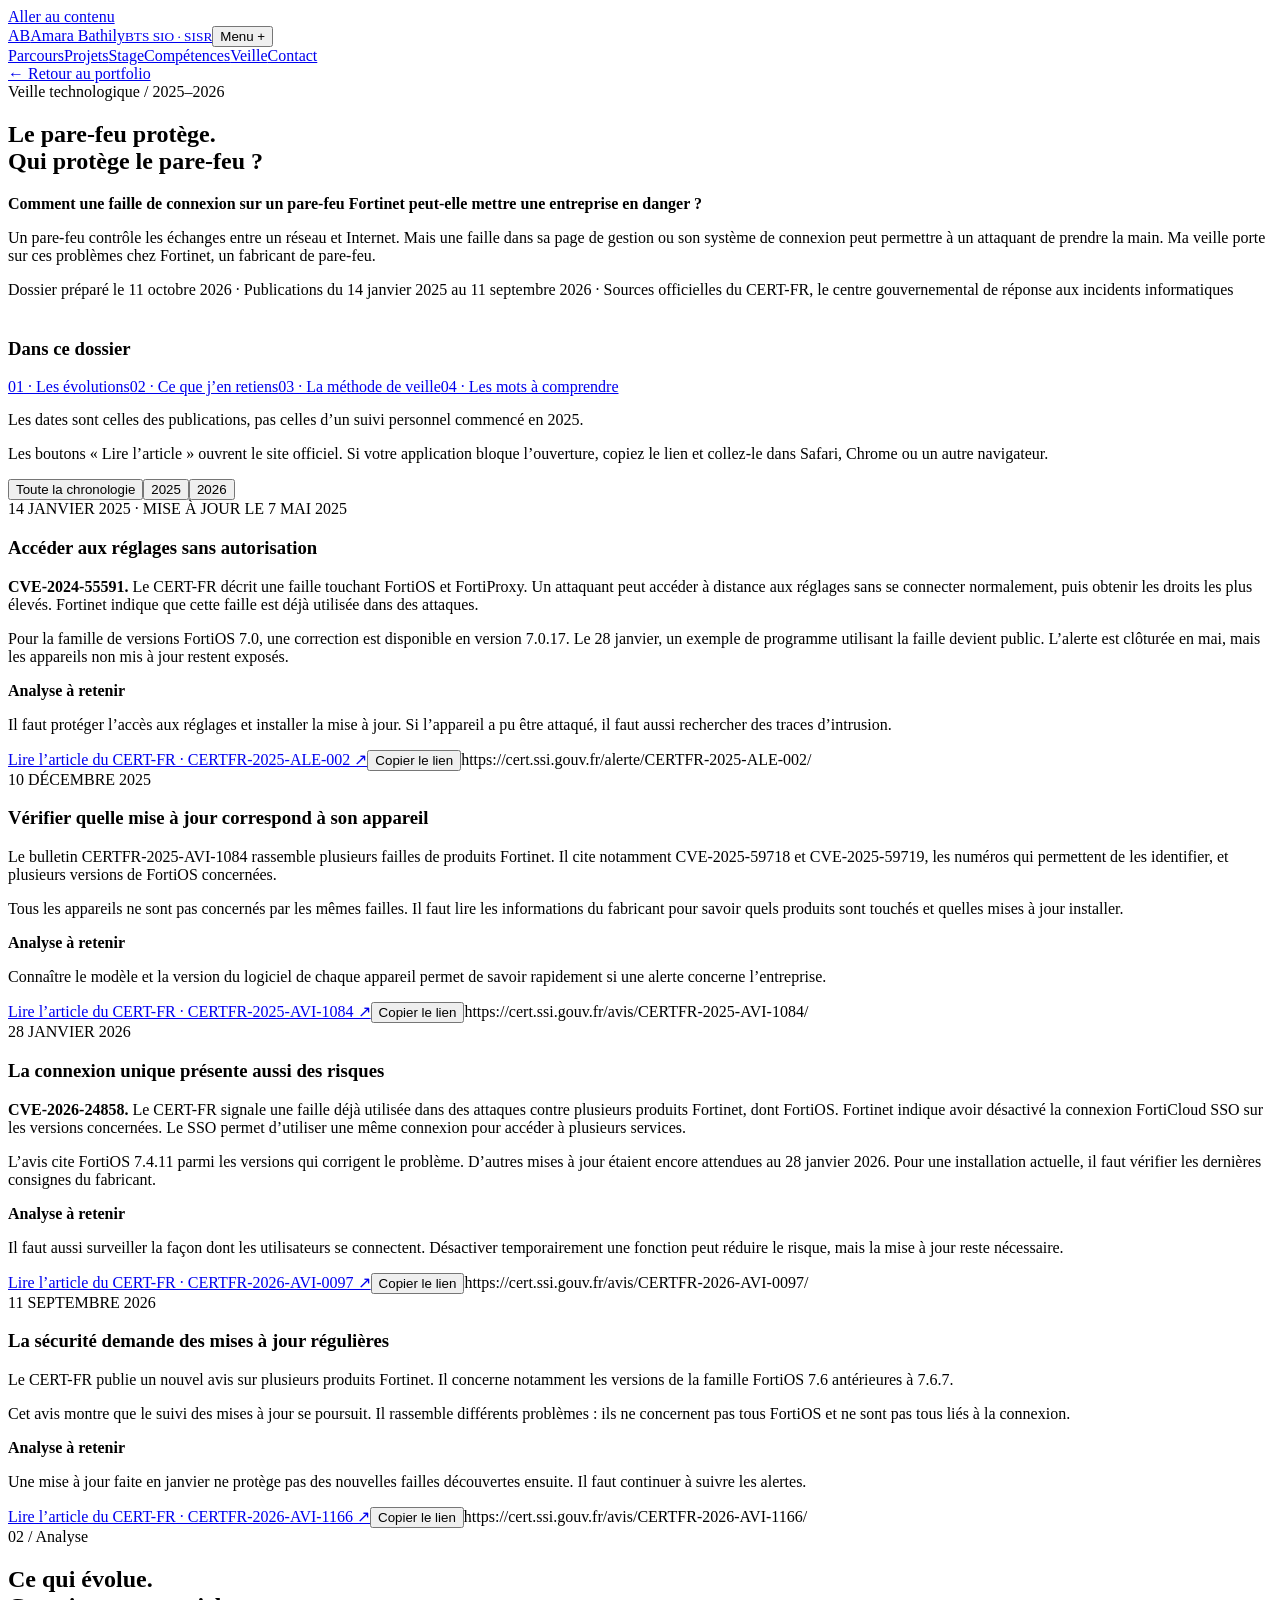
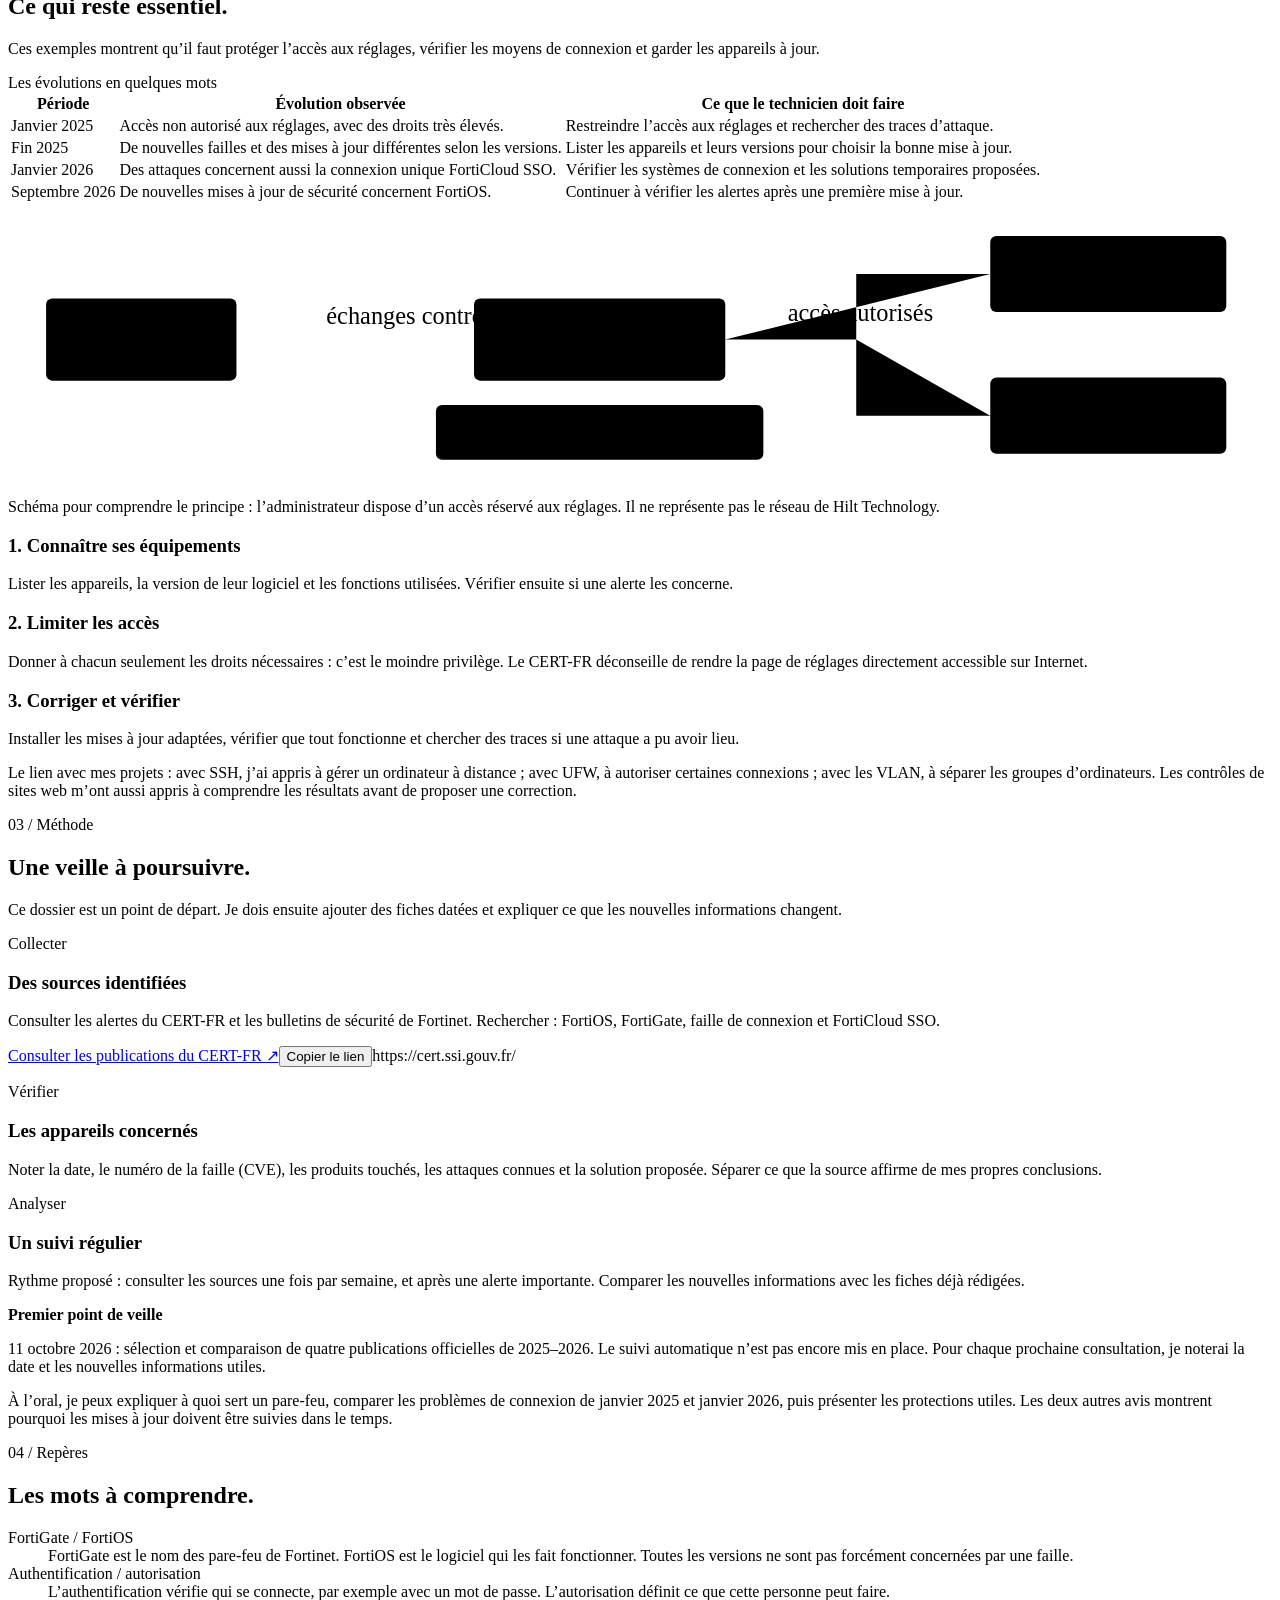
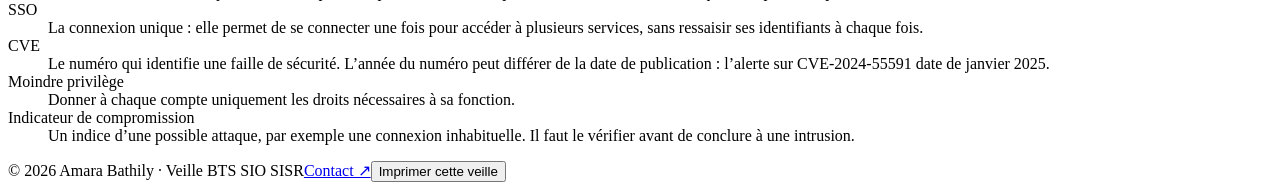
==== veille.html @ 36dfb506 "Add files via upload" ====
<!doctype html><html lang="fr"><head><meta charset="utf-8"><meta name="viewport" content="width=device-width, initial-scale=1"><meta name="description" content="Veille BTS SIO SISR : failles de sécurité Fortinet en 2025–2026, sources CERT-FR et explications pour comprendre les risques et les protections."><title>Veille Fortinet 2025–2026 — Amara Bathily</title><link rel="icon" href="assets/favicon.svg" type="image/svg+xml"><link rel="stylesheet" href="assets/style.css"><script src="assets/app.js" defer></script></head><body><a class="skip" href="#contenu">Aller au contenu</a><header class="header"><div class="wrap nav"><a class="brand" href="index.html"><span class="monogram">AB</span><span>Amara Bathily<small>BTS SIO · SISR</small></span></a><button class="menu" type="button" aria-expanded="false" aria-controls="navigation">Menu +</button><nav class="links" id="navigation" aria-label="Navigation principale"><a href="index.html#parcours">Parcours</a><a href="index.html#projets">Projets</a><a href="index.html#stage">Stage</a><a href="index.html#competences">Compétences</a><a href="veille.html" aria-current="page">Veille</a><a href="index.html#contact">Contact</a></nav></div></header><main class="wrap" id="contenu"><a class="back" href="index.html">← Retour au portfolio</a><section class="watch-hero"><span class="eyebrow">Veille technologique / 2025–2026</span><h1>Le pare-feu protège.<br>Qui protège le pare-feu ?</h1><p><strong>Comment une faille de connexion sur un pare-feu Fortinet peut-elle mettre une entreprise en danger ?</strong></p><p>Un pare-feu contrôle les échanges entre un réseau et Internet. Mais une faille dans sa page de gestion ou son système de connexion peut permettre à un attaquant de prendre la main. Ma veille porte sur ces problèmes chez Fortinet, un fabricant de pare-feu.</p><div class="reading">Dossier préparé le 11 octobre 2026 · Publications du 14 janvier 2025 au 11 septembre 2026 · Sources officielles du CERT-FR, le centre gouvernemental de réponse aux incidents informatiques</div></section>
<section class="section" style="padding-top:20px" id="chronologie"><div class="watch-layout"><aside class="watch-side"><h3>Dans ce dossier</h3><a href="#chronologie">01 · Les évolutions</a><a href="#synthese">02 · Ce que j’en retiens</a><a href="#methode">03 · La méthode de veille</a><a href="#reperes">04 · Les mots à comprendre</a><p style="margin-top:15px">Les dates sont celles des publications, pas celles d’un suivi personnel commencé en 2025.</p></aside><div><p class="link-help">Les boutons « Lire l’article » ouvrent le site officiel. Si votre application bloque l’ouverture, copiez le lien et collez-le dans Safari, Chrome ou un autre navigateur.</p><div class="filters" aria-label="Filtrer la chronologie"><button class="filter" data-watch-filter="all" aria-pressed="true">Toute la chronologie</button><button class="filter" data-watch-filter="2025" aria-pressed="false">2025</button><button class="filter" data-watch-filter="2026" aria-pressed="false">2026</button></div>
<article class="watch-entry" data-year="2025"><time datetime="2025-01-14">14 JANVIER 2025 · MISE À JOUR LE 7 MAI 2025</time><h3>Accéder aux réglages sans autorisation</h3><p><strong>CVE-2024-55591.</strong> Le CERT-FR décrit une faille touchant FortiOS et FortiProxy. Un attaquant peut accéder à distance aux réglages sans se connecter normalement, puis obtenir les droits les plus élevés. Fortinet indique que cette faille est déjà utilisée dans des attaques.</p><p>Pour la famille de versions FortiOS 7.0, une correction est disponible en version 7.0.17. Le 28 janvier, un exemple de programme utilisant la faille devient public. L’alerte est clôturée en mai, mais les appareils non mis à jour restent exposés.</p><div class="analysis"><b>Analyse à retenir</b><p>Il faut protéger l’accès aux réglages et installer la mise à jour. Si l’appareil a pu être attaqué, il faut aussi rechercher des traces d’intrusion.</p></div><span class="source-block"><span class="source-actions"><a class="source" href="https://cert.ssi.gouv.fr/alerte/CERTFR-2025-ALE-002/" target="_top" rel="noreferrer">Lire l’article du CERT-FR · CERTFR-2025-ALE-002 ↗</a><button type="button" class="copy-source" data-copy-url="https://cert.ssi.gouv.fr/alerte/CERTFR-2025-ALE-002/">Copier le lien</button></span><span class="source-url">https://cert.ssi.gouv.fr/alerte/CERTFR-2025-ALE-002/</span></span></article>
<article class="watch-entry" data-year="2025"><time datetime="2025-12-10">10 DÉCEMBRE 2025</time><h3>Vérifier quelle mise à jour correspond à son appareil</h3><p>Le bulletin CERTFR-2025-AVI-1084 rassemble plusieurs failles de produits Fortinet. Il cite notamment CVE-2025-59718 et CVE-2025-59719, les numéros qui permettent de les identifier, et plusieurs versions de FortiOS concernées.</p><p>Tous les appareils ne sont pas concernés par les mêmes failles. Il faut lire les informations du fabricant pour savoir quels produits sont touchés et quelles mises à jour installer.</p><div class="analysis"><b>Analyse à retenir</b><p>Connaître le modèle et la version du logiciel de chaque appareil permet de savoir rapidement si une alerte concerne l’entreprise.</p></div><span class="source-block"><span class="source-actions"><a class="source" href="https://cert.ssi.gouv.fr/avis/CERTFR-2025-AVI-1084/" target="_top" rel="noreferrer">Lire l’article du CERT-FR · CERTFR-2025-AVI-1084 ↗</a><button type="button" class="copy-source" data-copy-url="https://cert.ssi.gouv.fr/avis/CERTFR-2025-AVI-1084/">Copier le lien</button></span><span class="source-url">https://cert.ssi.gouv.fr/avis/CERTFR-2025-AVI-1084/</span></span></article>
<article class="watch-entry" data-year="2026"><time datetime="2026-01-28">28 JANVIER 2026</time><h3>La connexion unique présente aussi des risques</h3><p><strong>CVE-2026-24858.</strong> Le CERT-FR signale une faille déjà utilisée dans des attaques contre plusieurs produits Fortinet, dont FortiOS. Fortinet indique avoir désactivé la connexion FortiCloud SSO sur les versions concernées. Le SSO permet d’utiliser une même connexion pour accéder à plusieurs services.</p><p>L’avis cite FortiOS 7.4.11 parmi les versions qui corrigent le problème. D’autres mises à jour étaient encore attendues au 28 janvier 2026. Pour une installation actuelle, il faut vérifier les dernières consignes du fabricant.</p><div class="analysis"><b>Analyse à retenir</b><p>Il faut aussi surveiller la façon dont les utilisateurs se connectent. Désactiver temporairement une fonction peut réduire le risque, mais la mise à jour reste nécessaire.</p></div><span class="source-block"><span class="source-actions"><a class="source" href="https://cert.ssi.gouv.fr/avis/CERTFR-2026-AVI-0097/" target="_top" rel="noreferrer">Lire l’article du CERT-FR · CERTFR-2026-AVI-0097 ↗</a><button type="button" class="copy-source" data-copy-url="https://cert.ssi.gouv.fr/avis/CERTFR-2026-AVI-0097/">Copier le lien</button></span><span class="source-url">https://cert.ssi.gouv.fr/avis/CERTFR-2026-AVI-0097/</span></span></article>
<article class="watch-entry" data-year="2026"><time datetime="2026-09-11">11 SEPTEMBRE 2026</time><h3>La sécurité demande des mises à jour régulières</h3><p>Le CERT-FR publie un nouvel avis sur plusieurs produits Fortinet. Il concerne notamment les versions de la famille FortiOS 7.6 antérieures à 7.6.7.</p><p>Cet avis montre que le suivi des mises à jour se poursuit. Il rassemble différents problèmes : ils ne concernent pas tous FortiOS et ne sont pas tous liés à la connexion.</p><div class="analysis"><b>Analyse à retenir</b><p>Une mise à jour faite en janvier ne protège pas des nouvelles failles découvertes ensuite. Il faut continuer à suivre les alertes.</p></div><span class="source-block"><span class="source-actions"><a class="source" href="https://cert.ssi.gouv.fr/avis/CERTFR-2026-AVI-1166/" target="_top" rel="noreferrer">Lire l’article du CERT-FR · CERTFR-2026-AVI-1166 ↗</a><button type="button" class="copy-source" data-copy-url="https://cert.ssi.gouv.fr/avis/CERTFR-2026-AVI-1166/">Copier le lien</button></span><span class="source-url">https://cert.ssi.gouv.fr/avis/CERTFR-2026-AVI-1166/</span></span></article></div></div></section>
<section class="section" id="synthese"><div class="section-head"><div><span class="eyebrow">02 / Analyse</span><h2>Ce qui évolue.<br>Ce qui reste essentiel.</h2></div><p>Ces exemples montrent qu’il faut protéger l’accès aux réglages, vérifier les moyens de connexion et garder les appareils à jour.</p></div><div class="table-wrap"><table class="matrix"><caption class="eyebrow" style="text-align:left">Les évolutions en quelques mots</caption><thead><tr><th scope="col">Période</th><th scope="col">Évolution observée</th><th scope="col">Ce que le technicien doit faire</th></tr></thead><tbody><tr><td>Janvier 2025</td><td>Accès non autorisé aux réglages, avec des droits très élevés.</td><td>Restreindre l’accès aux réglages et rechercher des traces d’attaque.</td></tr><tr><td>Fin 2025</td><td>De nouvelles failles et des mises à jour différentes selon les versions.</td><td>Lister les appareils et leurs versions pour choisir la bonne mise à jour.</td></tr><tr><td>Janvier 2026</td><td>Des attaques concernent aussi la connexion unique FortiCloud SSO.</td><td>Vérifier les systèmes de connexion et les solutions temporaires proposées.</td></tr><tr><td>Septembre 2026</td><td>De nouvelles mises à jour de sécurité concernent FortiOS.</td><td>Continuer à vérifier les alertes après une première mise à jour.</td></tr></tbody></table></div>
<svg class="svg-network" viewBox="0 0 830 180" role="img" aria-labelledby="schema-titre schema-desc"><title id="schema-titre">Séparer le trafic utilisateur et l’administration du pare-feu</title><desc id="schema-desc">Internet atteint le pare-feu puis les Réseau utilisateurs et serveurs. Un poste administrateur utilise un réseau de gestion distinct pour administrer le pare-feu. Schéma pédagogique, pas infrastructure de Hilt.</desc><rect x="25" y="62" width="125" height="54" rx="4"/><text x="87" y="94" text-anchor="middle">Internet</text><rect x="306" y="62" width="165" height="54" rx="4"/><text x="388" y="94" text-anchor="middle">Pare-feu FortiGate</text><rect x="645" y="21" width="155" height="50" rx="4"/><text x="722" y="51" text-anchor="middle">Réseau utilisateurs</text><rect x="645" y="114" width="155" height="50" rx="4"/><text x="722" y="145" text-anchor="middle">Réseau serveurs</text><rect x="281" y="132" width="215" height="36" rx="4"/><text x="388" y="155" text-anchor="middle">Poste de l’administrateur</text><path d="M150 89H306M471 89H557V46H645M557 89V139H645M388 132V116"/><text class="edge" x="209" y="79">échanges contrôlés</text><text class="edge" x="512" y="77">accès autorisés</text></svg><p class="reading">Schéma pour comprendre le principe : l’administrateur dispose d’un accès réservé aux réglages. Il ne représente pas le réseau de Hilt Technology.</p>
<div class="method-grid"><div><h3>1. Connaître ses équipements</h3><p>Lister les appareils, la version de leur logiciel et les fonctions utilisées. Vérifier ensuite si une alerte les concerne.</p></div><div><h3>2. Limiter les accès</h3><p>Donner à chacun seulement les droits nécessaires : c’est le moindre privilège. Le CERT-FR déconseille de rendre la page de réglages directement accessible sur Internet.</p></div><div><h3>3. Corriger et vérifier</h3><p>Installer les mises à jour adaptées, vérifier que tout fonctionne et chercher des traces si une attaque a pu avoir lieu.</p></div></div><p class="note">Le lien avec mes projets : avec SSH, j’ai appris à gérer un ordinateur à distance ; avec UFW, à autoriser certaines connexions ; avec les VLAN, à séparer les groupes d’ordinateurs. Les contrôles de sites web m’ont aussi appris à comprendre les résultats avant de proposer une correction.</p></section>
<section class="section" id="methode"><div class="section-head"><div><span class="eyebrow">03 / Méthode</span><h2>Une veille à poursuivre.</h2></div><p>Ce dossier est un point de départ. Je dois ensuite ajouter des fiches datées et expliquer ce que les nouvelles informations changent.</p></div><div class="method-grid"><div><span class="eyebrow">Collecter</span><h3>Des sources identifiées</h3><p>Consulter les alertes du CERT-FR et les bulletins de sécurité de Fortinet. Rechercher : FortiOS, FortiGate, faille de connexion et FortiCloud SSO.</p><p><span class="source-block"><span class="source-actions"><a class="source" href="https://cert.ssi.gouv.fr/" target="_top" rel="noreferrer">Consulter les publications du CERT-FR ↗</a><button type="button" class="copy-source" data-copy-url="https://cert.ssi.gouv.fr/">Copier le lien</button></span><span class="source-url">https://cert.ssi.gouv.fr/</span></span></p></div><div><span class="eyebrow">Vérifier</span><h3>Les appareils concernés</h3><p>Noter la date, le numéro de la faille (CVE), les produits touchés, les attaques connues et la solution proposée. Séparer ce que la source affirme de mes propres conclusions.</p></div><div><span class="eyebrow">Analyser</span><h3>Un suivi régulier</h3><p>Rythme proposé : consulter les sources une fois par semaine, et après une alerte importante. Comparer les nouvelles informations avec les fiches déjà rédigées.</p></div></div><div class="analysis"><b>Premier point de veille</b><p>11 octobre 2026 : sélection et comparaison de quatre publications officielles de 2025–2026. Le suivi automatique n’est pas encore mis en place. Pour chaque prochaine consultation, je noterai la date et les nouvelles informations utiles.</p></div><p class="note">À l’oral, je peux expliquer à quoi sert un pare-feu, comparer les problèmes de connexion de janvier 2025 et janvier 2026, puis présenter les protections utiles. Les deux autres avis montrent pourquoi les mises à jour doivent être suivies dans le temps.</p></section>
<section class="section" id="reperes"><span class="eyebrow">04 / Repères</span><h2>Les mots à comprendre.</h2><dl class="glossary"><div><dt>FortiGate / FortiOS</dt><dd>FortiGate est le nom des pare-feu de Fortinet. FortiOS est le logiciel qui les fait fonctionner. Toutes les versions ne sont pas forcément concernées par une faille.</dd></div><div><dt>Authentification / autorisation</dt><dd>L’authentification vérifie qui se connecte, par exemple avec un mot de passe. L’autorisation définit ce que cette personne peut faire.</dd></div><div><dt>SSO</dt><dd>La connexion unique : elle permet de se connecter une fois pour accéder à plusieurs services, sans ressaisir ses identifiants à chaque fois.</dd></div><div><dt>CVE</dt><dd>Le numéro qui identifie une faille de sécurité. L’année du numéro peut différer de la date de publication : l’alerte sur CVE-2024-55591 date de janvier 2025.</dd></div><div><dt>Moindre privilège</dt><dd>Donner à chaque compte uniquement les droits nécessaires à sa fonction.</dd></div><div><dt>Indicateur de compromission</dt><dd>Un indice d’une possible attaque, par exemple une connexion inhabituelle. Il faut le vérifier avant de conclure à une intrusion.</dd></div></dl></section><p id="copy-status" class="sr-only" role="status" aria-live="polite"></p></main><footer class="wrap footer"><span>© 2026 Amara Bathily · Veille BTS SIO SISR</span><a href="index.html#contact">Contact ↗</a><button class="print" type="button">Imprimer cette veille</button></footer></body></html>
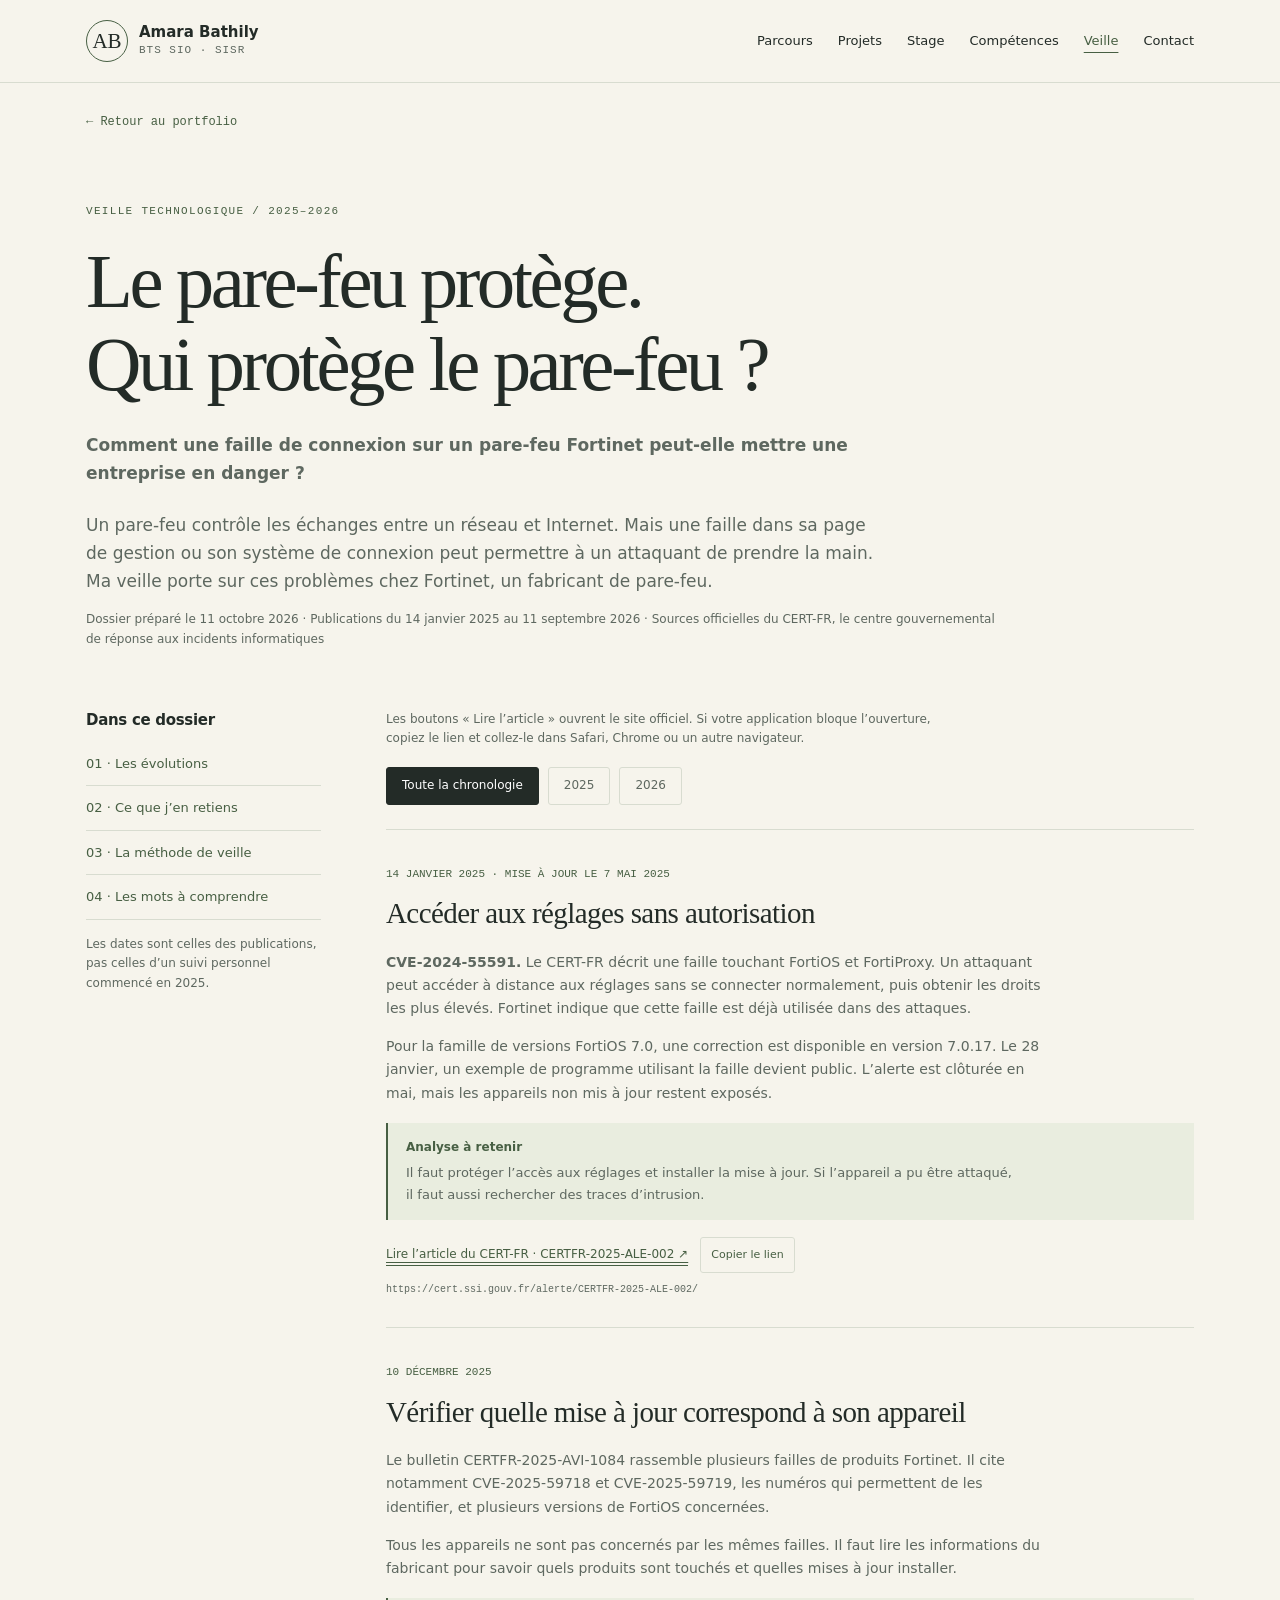
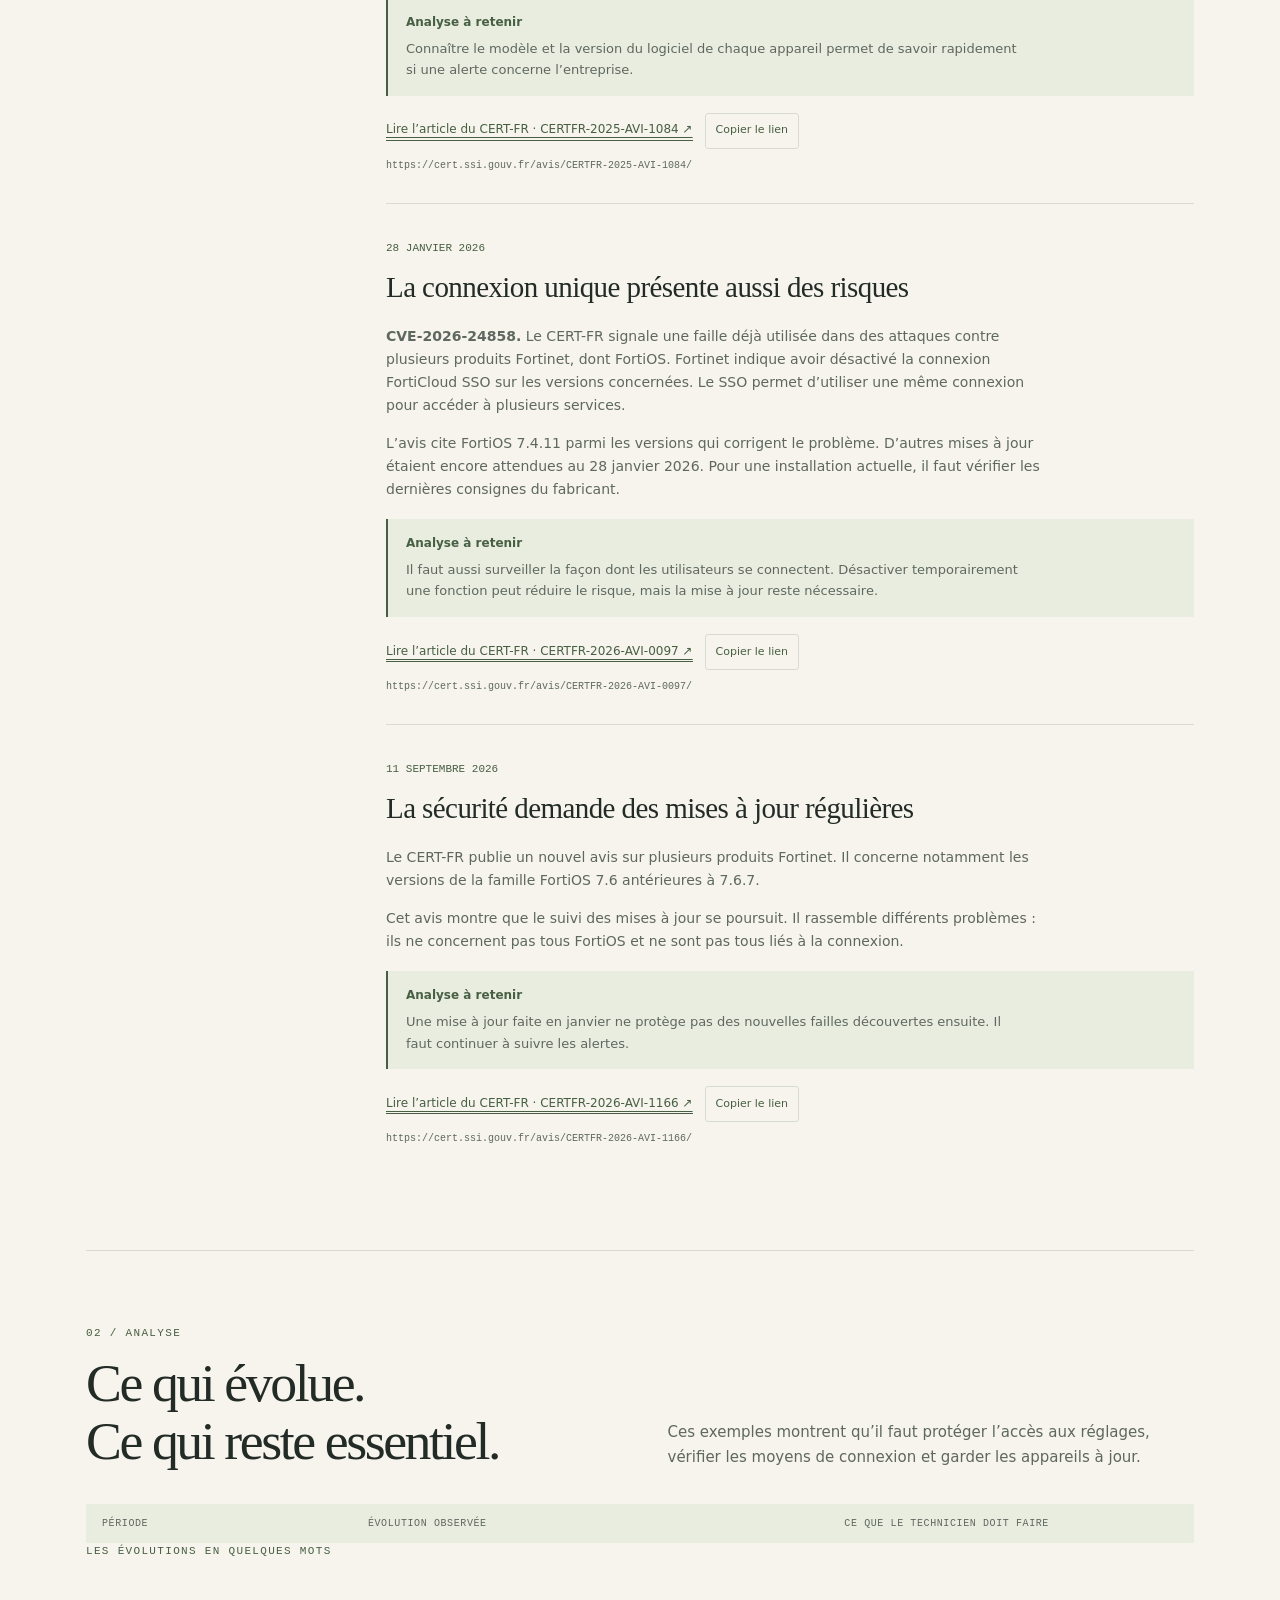
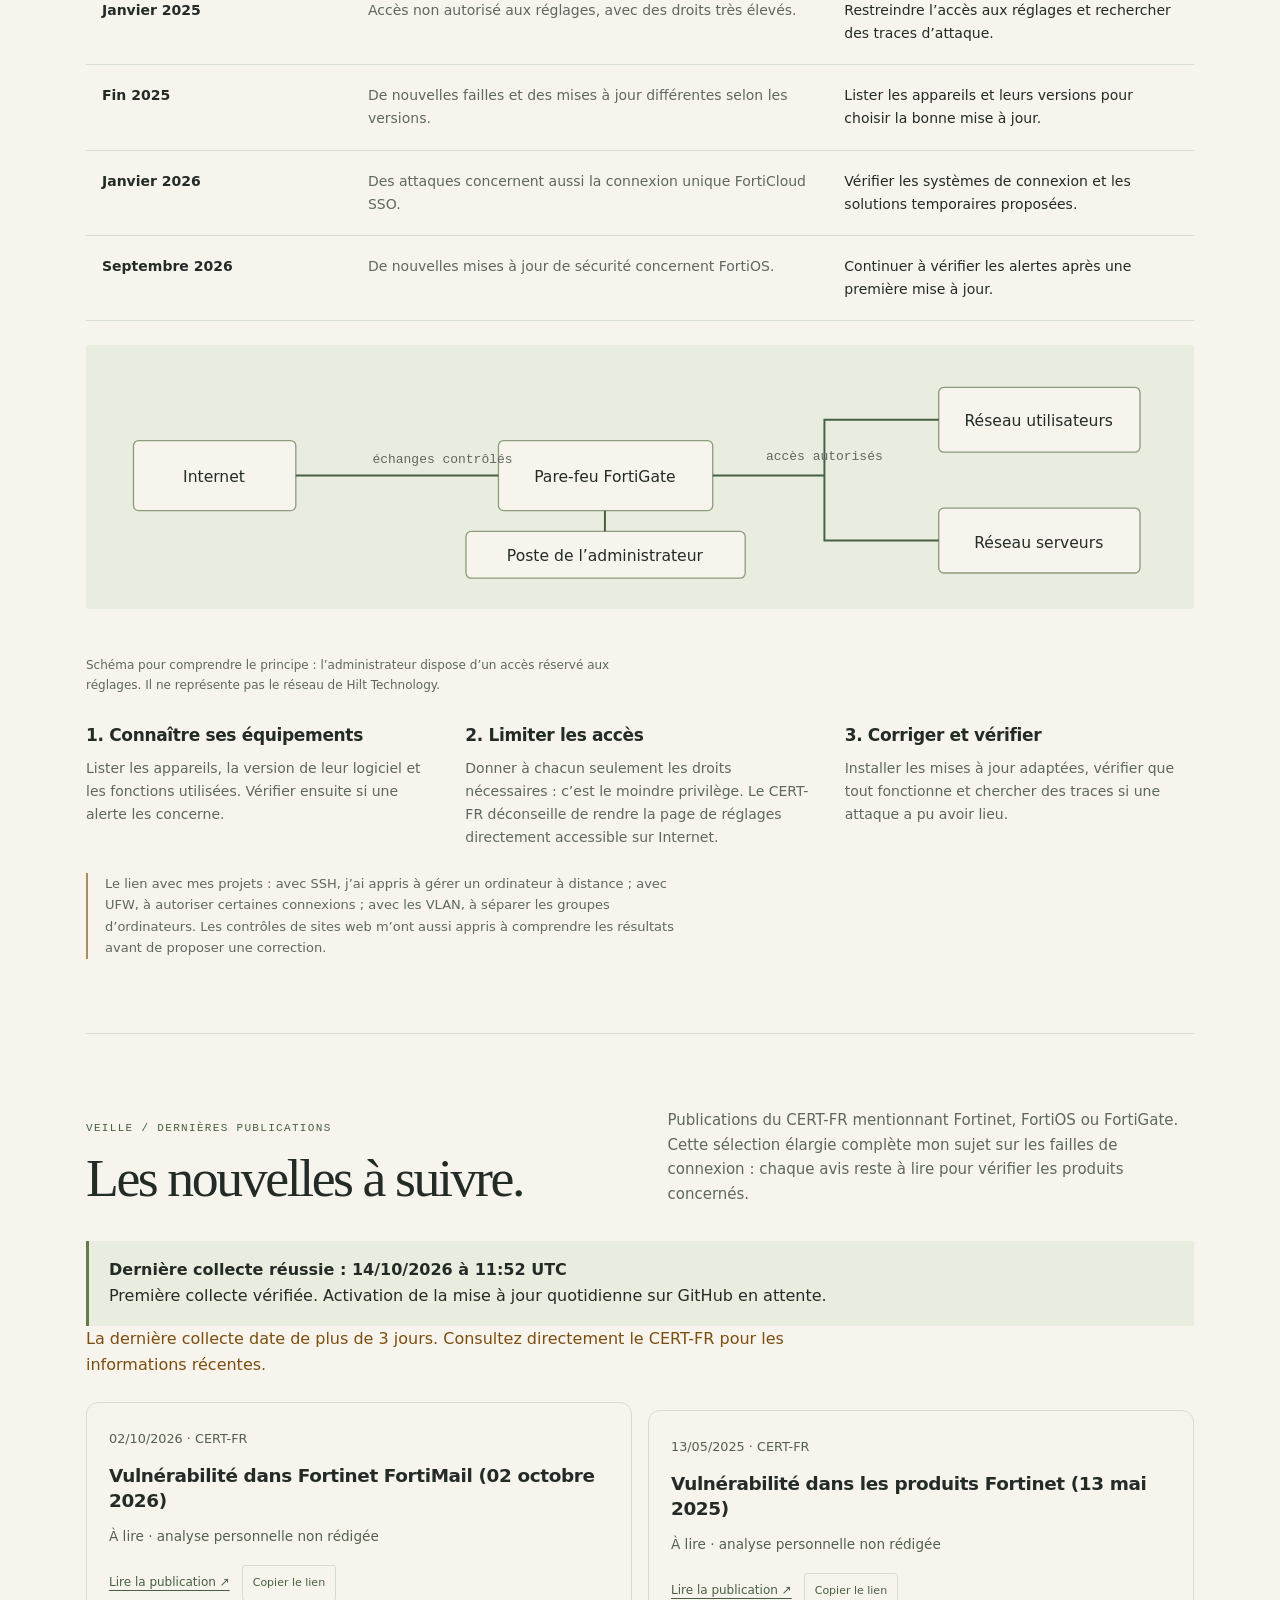
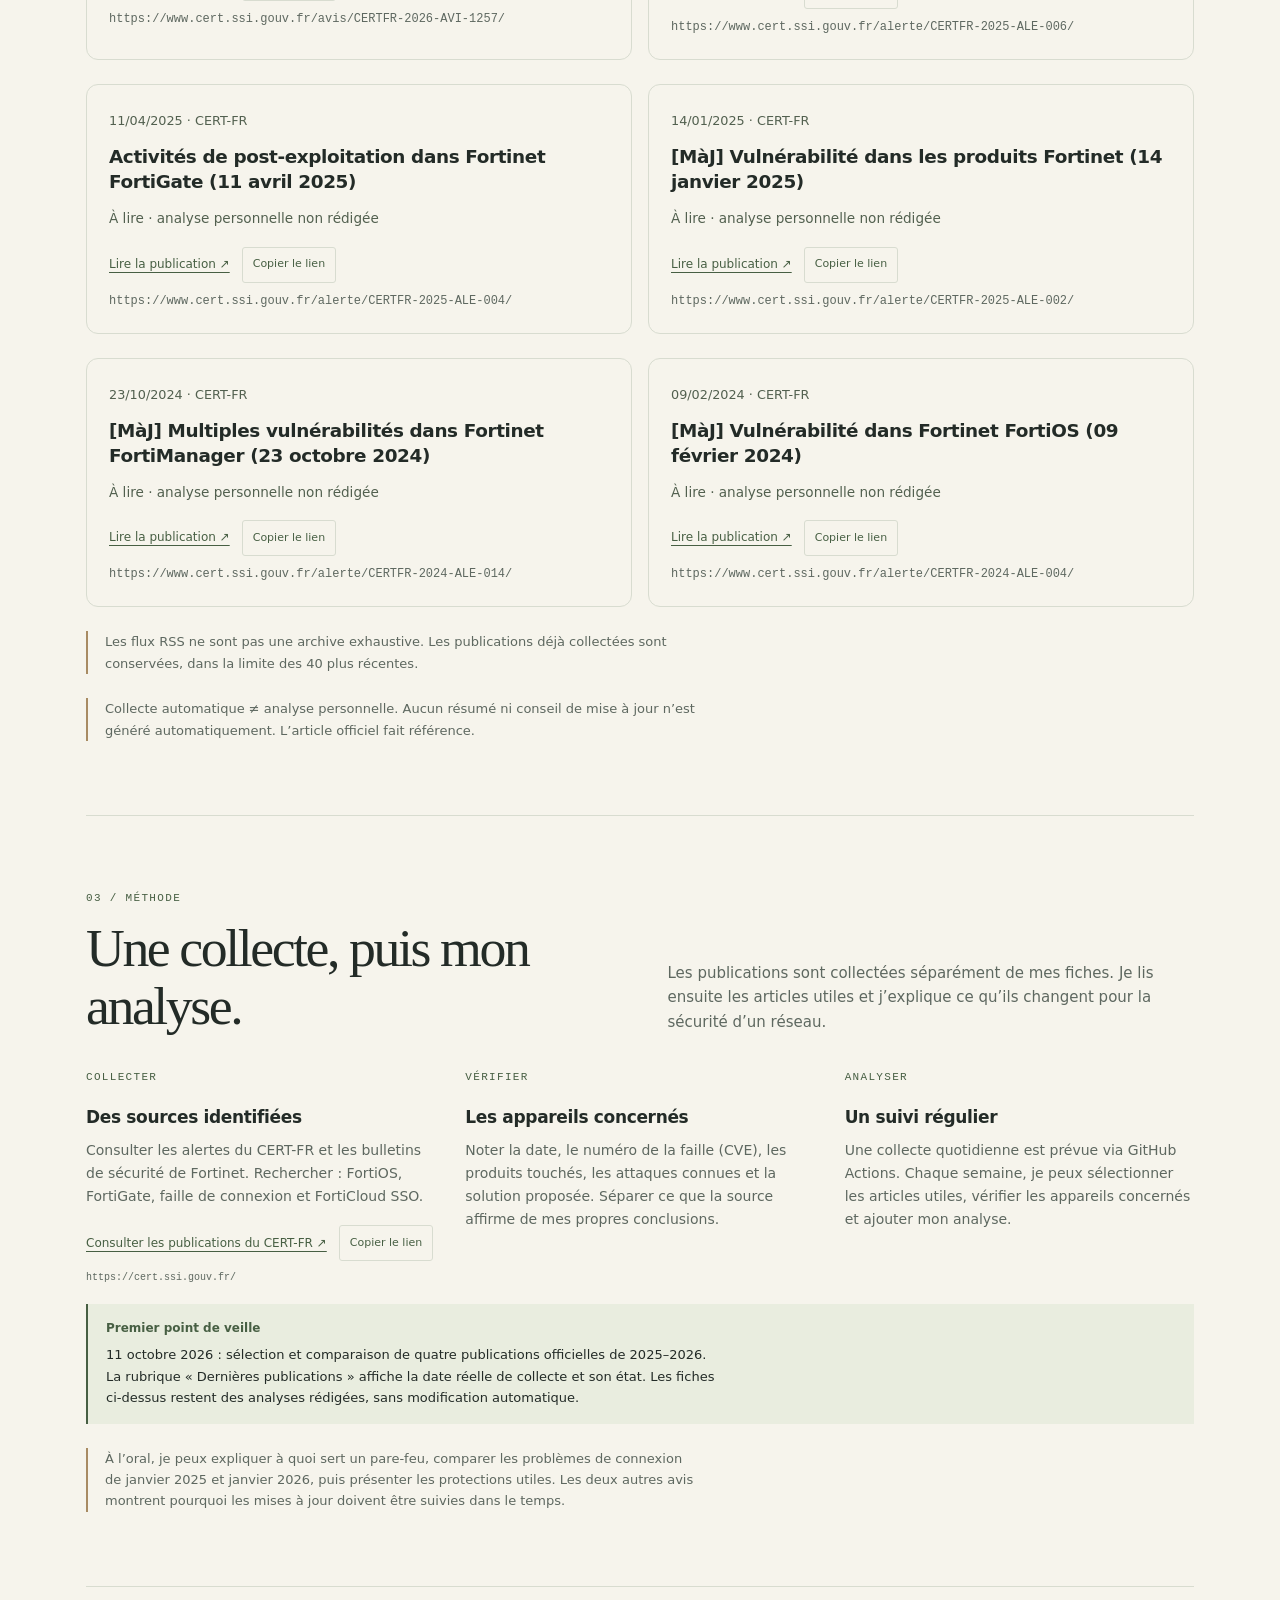
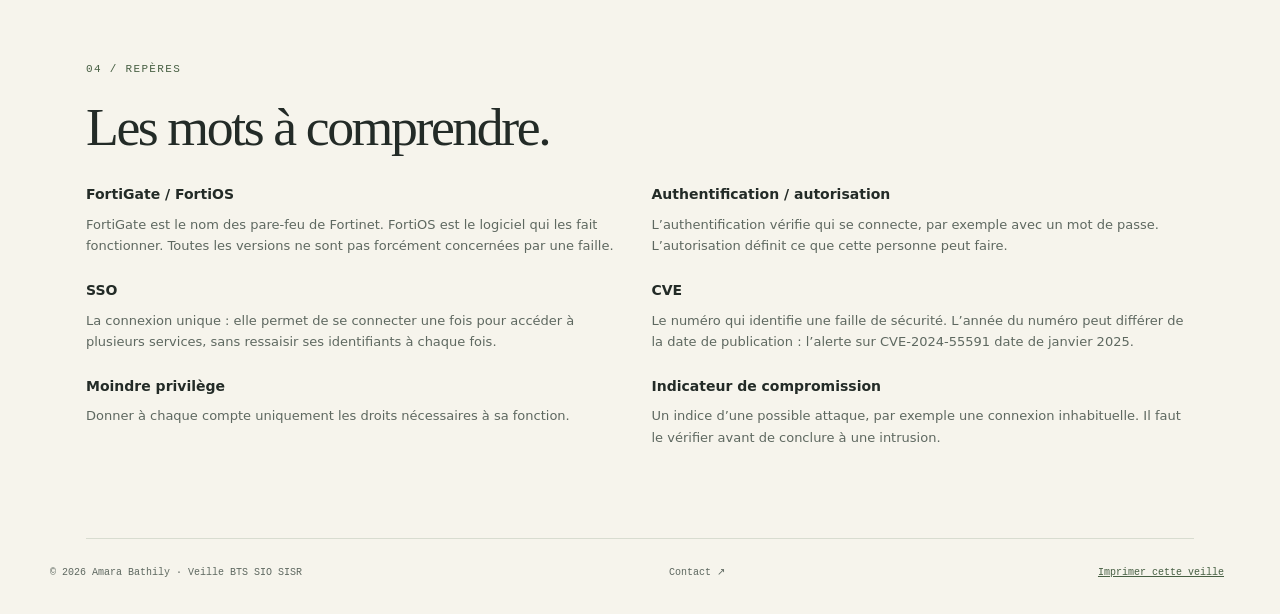
==== commit 0850a3e3: "Add files via upload" ====
--- a/veille.html
+++ b/veille.html
@@ -7,5 +7,10 @@
 <section class="section" id="synthese"><div class="section-head"><div><span class="eyebrow">02 / Analyse</span><h2>Ce qui évolue.<br>Ce qui reste essentiel.</h2></div><p>Ces exemples montrent qu’il faut protéger l’accès aux réglages, vérifier les moyens de connexion et garder les appareils à jour.</p></div><div class="table-wrap"><table class="matrix"><caption class="eyebrow" style="text-align:left">Les évolutions en quelques mots</caption><thead><tr><th scope="col">Période</th><th scope="col">Évolution observée</th><th scope="col">Ce que le technicien doit faire</th></tr></thead><tbody><tr><td>Janvier 2025</td><td>Accès non autorisé aux réglages, avec des droits très élevés.</td><td>Restreindre l’accès aux réglages et rechercher des traces d’attaque.</td></tr><tr><td>Fin 2025</td><td>De nouvelles failles et des mises à jour différentes selon les versions.</td><td>Lister les appareils et leurs versions pour choisir la bonne mise à jour.</td></tr><tr><td>Janvier 2026</td><td>Des attaques concernent aussi la connexion unique FortiCloud SSO.</td><td>Vérifier les systèmes de connexion et les solutions temporaires proposées.</td></tr><tr><td>Septembre 2026</td><td>De nouvelles mises à jour de sécurité concernent FortiOS.</td><td>Continuer à vérifier les alertes après une première mise à jour.</td></tr></tbody></table></div>
 <svg class="svg-network" viewBox="0 0 830 180" role="img" aria-labelledby="schema-titre schema-desc"><title id="schema-titre">Séparer le trafic utilisateur et l’administration du pare-feu</title><desc id="schema-desc">Internet atteint le pare-feu puis les Réseau utilisateurs et serveurs. Un poste administrateur utilise un réseau de gestion distinct pour administrer le pare-feu. Schéma pédagogique, pas infrastructure de Hilt.</desc><rect x="25" y="62" width="125" height="54" rx="4"/><text x="87" y="94" text-anchor="middle">Internet</text><rect x="306" y="62" width="165" height="54" rx="4"/><text x="388" y="94" text-anchor="middle">Pare-feu FortiGate</text><rect x="645" y="21" width="155" height="50" rx="4"/><text x="722" y="51" text-anchor="middle">Réseau utilisateurs</text><rect x="645" y="114" width="155" height="50" rx="4"/><text x="722" y="145" text-anchor="middle">Réseau serveurs</text><rect x="281" y="132" width="215" height="36" rx="4"/><text x="388" y="155" text-anchor="middle">Poste de l’administrateur</text><path d="M150 89H306M471 89H557V46H645M557 89V139H645M388 132V116"/><text class="edge" x="209" y="79">échanges contrôlés</text><text class="edge" x="512" y="77">accès autorisés</text></svg><p class="reading">Schéma pour comprendre le principe : l’administrateur dispose d’un accès réservé aux réglages. Il ne représente pas le réseau de Hilt Technology.</p>
 <div class="method-grid"><div><h3>1. Connaître ses équipements</h3><p>Lister les appareils, la version de leur logiciel et les fonctions utilisées. Vérifier ensuite si une alerte les concerne.</p></div><div><h3>2. Limiter les accès</h3><p>Donner à chacun seulement les droits nécessaires : c’est le moindre privilège. Le CERT-FR déconseille de rendre la page de réglages directement accessible sur Internet.</p></div><div><h3>3. Corriger et vérifier</h3><p>Installer les mises à jour adaptées, vérifier que tout fonctionne et chercher des traces si une attaque a pu avoir lieu.</p></div></div><p class="note">Le lien avec mes projets : avec SSH, j’ai appris à gérer un ordinateur à distance ; avec UFW, à autoriser certaines connexions ; avec les VLAN, à séparer les groupes d’ordinateurs. Les contrôles de sites web m’ont aussi appris à comprendre les résultats avant de proposer une correction.</p></section>
-<section class="section" id="methode"><div class="section-head"><div><span class="eyebrow">03 / Méthode</span><h2>Une veille à poursuivre.</h2></div><p>Ce dossier est un point de départ. Je dois ensuite ajouter des fiches datées et expliquer ce que les nouvelles informations changent.</p></div><div class="method-grid"><div><span class="eyebrow">Collecter</span><h3>Des sources identifiées</h3><p>Consulter les alertes du CERT-FR et les bulletins de sécurité de Fortinet. Rechercher : FortiOS, FortiGate, faille de connexion et FortiCloud SSO.</p><p><span class="source-block"><span class="source-actions"><a class="source" href="https://cert.ssi.gouv.fr/" target="_top" rel="noreferrer">Consulter les publications du CERT-FR ↗</a><button type="button" class="copy-source" data-copy-url="https://cert.ssi.gouv.fr/">Copier le lien</button></span><span class="source-url">https://cert.ssi.gouv.fr/</span></span></p></div><div><span class="eyebrow">Vérifier</span><h3>Les appareils concernés</h3><p>Noter la date, le numéro de la faille (CVE), les produits touchés, les attaques connues et la solution proposée. Séparer ce que la source affirme de mes propres conclusions.</p></div><div><span class="eyebrow">Analyser</span><h3>Un suivi régulier</h3><p>Rythme proposé : consulter les sources une fois par semaine, et après une alerte importante. Comparer les nouvelles informations avec les fiches déjà rédigées.</p></div></div><div class="analysis"><b>Premier point de veille</b><p>11 octobre 2026 : sélection et comparaison de quatre publications officielles de 2025–2026. Le suivi automatique n’est pas encore mis en place. Pour chaque prochaine consultation, je noterai la date et les nouvelles informations utiles.</p></div><p class="note">À l’oral, je peux expliquer à quoi sert un pare-feu, comparer les problèmes de connexion de janvier 2025 et janvier 2026, puis présenter les protections utiles. Les deux autres avis montrent pourquoi les mises à jour doivent être suivies dans le temps.</p></section>
+<section class="section" id="actualites"><div class="section-head"><div><span class="eyebrow">Veille / Dernières publications</span><h2>Les nouvelles à suivre.</h2></div><p>Publications du CERT-FR mentionnant Fortinet, FortiOS ou FortiGate. Cette sélection élargie complète mon sujet sur les failles de connexion : chaque avis reste à lire pour vérifier les produits concernés.</p></div>
+<!-- AUTO-WATCH:START -->
+<div class="feed-status" data-watch-checked="2026-10-14T11:52:42.171131+00:00"><b>Dernière collecte réussie : 14/10/2026 à 11:52 UTC</b><p>Première collecte vérifiée. Activation de la mise à jour quotidienne sur GitHub en attente.</p></div><ul class="feed-list"><li><time datetime="2026-10-02T00:00:00+00:00">02/10/2026 · CERT-FR</time><h3>Vulnérabilité dans Fortinet FortiMail (02 octobre 2026)</h3><p class="feed-state">À lire · analyse personnelle non rédigée</p><span class="source-block"><span class="source-actions"><a class="source" href="https://www.cert.ssi.gouv.fr/avis/CERTFR-2026-AVI-1257/" target="_top" rel="noreferrer">Lire la publication ↗</a><button type="button" class="copy-source" data-copy-url="https://www.cert.ssi.gouv.fr/avis/CERTFR-2026-AVI-1257/">Copier le lien</button></span><span class="source-url">https://www.cert.ssi.gouv.fr/avis/CERTFR-2026-AVI-1257/</span></span></li><li><time datetime="2025-05-13T00:00:00+00:00">13/05/2025 · CERT-FR</time><h3>Vulnérabilité dans les produits Fortinet (13 mai 2025)</h3><p class="feed-state">À lire · analyse personnelle non rédigée</p><span class="source-block"><span class="source-actions"><a class="source" href="https://www.cert.ssi.gouv.fr/alerte/CERTFR-2025-ALE-006/" target="_top" rel="noreferrer">Lire la publication ↗</a><button type="button" class="copy-source" data-copy-url="https://www.cert.ssi.gouv.fr/alerte/CERTFR-2025-ALE-006/">Copier le lien</button></span><span class="source-url">https://www.cert.ssi.gouv.fr/alerte/CERTFR-2025-ALE-006/</span></span></li><li><time datetime="2025-04-11T00:00:00+00:00">11/04/2025 · CERT-FR</time><h3>Activités de post-exploitation dans Fortinet FortiGate (11 avril 2025)</h3><p class="feed-state">À lire · analyse personnelle non rédigée</p><span class="source-block"><span class="source-actions"><a class="source" href="https://www.cert.ssi.gouv.fr/alerte/CERTFR-2025-ALE-004/" target="_top" rel="noreferrer">Lire la publication ↗</a><button type="button" class="copy-source" data-copy-url="https://www.cert.ssi.gouv.fr/alerte/CERTFR-2025-ALE-004/">Copier le lien</button></span><span class="source-url">https://www.cert.ssi.gouv.fr/alerte/CERTFR-2025-ALE-004/</span></span></li><li><time datetime="2025-01-14T00:00:00+00:00">14/01/2025 · CERT-FR</time><h3>[MàJ] Vulnérabilité dans les produits Fortinet (14 janvier 2025)</h3><p class="feed-state">À lire · analyse personnelle non rédigée</p><span class="source-block"><span class="source-actions"><a class="source" href="https://www.cert.ssi.gouv.fr/alerte/CERTFR-2025-ALE-002/" target="_top" rel="noreferrer">Lire la publication ↗</a><button type="button" class="copy-source" data-copy-url="https://www.cert.ssi.gouv.fr/alerte/CERTFR-2025-ALE-002/">Copier le lien</button></span><span class="source-url">https://www.cert.ssi.gouv.fr/alerte/CERTFR-2025-ALE-002/</span></span></li><li><time datetime="2024-10-23T00:00:00+00:00">23/10/2024 · CERT-FR</time><h3>[MàJ] Multiples vulnérabilités dans Fortinet FortiManager (23 octobre 2024)</h3><p class="feed-state">À lire · analyse personnelle non rédigée</p><span class="source-block"><span class="source-actions"><a class="source" href="https://www.cert.ssi.gouv.fr/alerte/CERTFR-2024-ALE-014/" target="_top" rel="noreferrer">Lire la publication ↗</a><button type="button" class="copy-source" data-copy-url="https://www.cert.ssi.gouv.fr/alerte/CERTFR-2024-ALE-014/">Copier le lien</button></span><span class="source-url">https://www.cert.ssi.gouv.fr/alerte/CERTFR-2024-ALE-014/</span></span></li><li><time datetime="2024-02-09T00:00:00+00:00">09/02/2024 · CERT-FR</time><h3>[MàJ] Vulnérabilité dans Fortinet FortiOS (09 février 2024)</h3><p class="feed-state">À lire · analyse personnelle non rédigée</p><span class="source-block"><span class="source-actions"><a class="source" href="https://www.cert.ssi.gouv.fr/alerte/CERTFR-2024-ALE-004/" target="_top" rel="noreferrer">Lire la publication ↗</a><button type="button" class="copy-source" data-copy-url="https://www.cert.ssi.gouv.fr/alerte/CERTFR-2024-ALE-004/">Copier le lien</button></span><span class="source-url">https://www.cert.ssi.gouv.fr/alerte/CERTFR-2024-ALE-004/</span></span></li></ul><p class="note">Les flux RSS ne sont pas une archive exhaustive. Les publications déjà collectées sont conservées, dans la limite des 40 plus récentes.</p>
+<!-- AUTO-WATCH:END -->
+<p class="note">Collecte automatique ≠ analyse personnelle. Aucun résumé ni conseil de mise à jour n’est généré automatiquement. L’article officiel fait référence.</p></section>
+<section class="section" id="methode"><div class="section-head"><div><span class="eyebrow">03 / Méthode</span><h2>Une collecte, puis mon analyse.</h2></div><p>Les publications sont collectées séparément de mes fiches. Je lis ensuite les articles utiles et j’explique ce qu’ils changent pour la sécurité d’un réseau.</p></div><div class="method-grid"><div><span class="eyebrow">Collecter</span><h3>Des sources identifiées</h3><p>Consulter les alertes du CERT-FR et les bulletins de sécurité de Fortinet. Rechercher : FortiOS, FortiGate, faille de connexion et FortiCloud SSO.</p><p><span class="source-block"><span class="source-actions"><a class="source" href="https://cert.ssi.gouv.fr/" target="_top" rel="noreferrer">Consulter les publications du CERT-FR ↗</a><button type="button" class="copy-source" data-copy-url="https://cert.ssi.gouv.fr/">Copier le lien</button></span><span class="source-url">https://cert.ssi.gouv.fr/</span></span></p></div><div><span class="eyebrow">Vérifier</span><h3>Les appareils concernés</h3><p>Noter la date, le numéro de la faille (CVE), les produits touchés, les attaques connues et la solution proposée. Séparer ce que la source affirme de mes propres conclusions.</p></div><div><span class="eyebrow">Analyser</span><h3>Un suivi régulier</h3><p>Une collecte quotidienne est prévue via GitHub Actions. Chaque semaine, je peux sélectionner les articles utiles, vérifier les appareils concernés et ajouter mon analyse.</p></div></div><div class="analysis"><b>Premier point de veille</b><p>11 octobre 2026 : sélection et comparaison de quatre publications officielles de 2025–2026. La rubrique « Dernières publications » affiche la date réelle de collecte et son état. Les fiches ci-dessus restent des analyses rédigées, sans modification automatique.</p></div><p class="note">À l’oral, je peux expliquer à quoi sert un pare-feu, comparer les problèmes de connexion de janvier 2025 et janvier 2026, puis présenter les protections utiles. Les deux autres avis montrent pourquoi les mises à jour doivent être suivies dans le temps.</p></section>
 <section class="section" id="reperes"><span class="eyebrow">04 / Repères</span><h2>Les mots à comprendre.</h2><dl class="glossary"><div><dt>FortiGate / FortiOS</dt><dd>FortiGate est le nom des pare-feu de Fortinet. FortiOS est le logiciel qui les fait fonctionner. Toutes les versions ne sont pas forcément concernées par une faille.</dd></div><div><dt>Authentification / autorisation</dt><dd>L’authentification vérifie qui se connecte, par exemple avec un mot de passe. L’autorisation définit ce que cette personne peut faire.</dd></div><div><dt>SSO</dt><dd>La connexion unique : elle permet de se connecter une fois pour accéder à plusieurs services, sans ressaisir ses identifiants à chaque fois.</dd></div><div><dt>CVE</dt><dd>Le numéro qui identifie une faille de sécurité. L’année du numéro peut différer de la date de publication : l’alerte sur CVE-2024-55591 date de janvier 2025.</dd></div><div><dt>Moindre privilège</dt><dd>Donner à chaque compte uniquement les droits nécessaires à sa fonction.</dd></div><div><dt>Indicateur de compromission</dt><dd>Un indice d’une possible attaque, par exemple une connexion inhabituelle. Il faut le vérifier avant de conclure à une intrusion.</dd></div></dl></section><p id="copy-status" class="sr-only" role="status" aria-live="polite"></p></main><footer class="wrap footer"><span>© 2026 Amara Bathily · Veille BTS SIO SISR</span><a href="index.html#contact">Contact ↗</a><button class="print" type="button">Imprimer cette veille</button></footer></body></html>
--- a/assets/style.css
+++ b/assets/style.css
@@ -0,0 +1,38 @@
+@charset "UTF-8";
+.source-block{display:block;margin-top:17px}.source-actions{display:flex;align-items:center;gap:12px;flex-wrap:wrap}.watch-entry .source-actions .source{margin-top:0}.source-actions .source{font-size:12px;color:var(--olive);text-decoration:underline;text-underline-offset:4px}.copy-source{background:transparent;border:1px solid var(--line);border-radius:3px;padding:7px 10px;font-size:11px;color:var(--olive);min-height:36px}.copy-source:hover{background:var(--wash)}.source-url{display:block;overflow-wrap:anywhere;font:10px/1.6 var(--mono);color:var(--muted);margin-top:9px;user-select:all}.link-help{font-size:12px;color:var(--muted);margin-bottom:18px}.sr-only{position:absolute;width:1px;height:1px;padding:0;margin:-1px;overflow:hidden;clip:rect(0,0,0,0);white-space:nowrap;border:0}@media print{.copy-source,.link-help{display:none}.source-url{font-size:8px}.source-actions a[href^=https]:after{content:none}}
+:root{--paper:#f6f4ec;--ink:#232b27;--muted:#5e6860;--olive:#475f43;--line:#d8dcd0;--wash:#e9eddf;--white:#fffef9;--mono:ui-monospace,SFMono-Regular,Consolas,monospace;--serif:Georgia,'Times New Roman',serif}*{box-sizing:border-box}html{scroll-behavior:smooth;scroll-padding-top:100px}body{margin:0;background:var(--paper);color:var(--ink);font:16px/1.65 system-ui,-apple-system,BlinkMacSystemFont,'Segoe UI',sans-serif}a{color:inherit;text-decoration:none}button,input{font:inherit}button,a{touch-action:manipulation}button{cursor:pointer}a:focus-visible,button:focus-visible,summary:focus-visible{outline:3px solid #b76a37;outline-offset:5px}::selection{background:#d5dfba}h1,h2,h3,p{margin:0}h1,h2{font-family:var(--serif);font-weight:400;line-height:1.08;letter-spacing:-.045em}h1{font-size:clamp(64px,8vw,110px)}h2{font-size:clamp(36px,4.2vw,56px)}h3{font-size:21px;line-height:1.35;letter-spacing:-.02em}p+p{margin-top:15px}p{max-width:74ch}ul,ol{padding-left:21px}li+li{margin-top:8px}.wrap{max-width:1180px;margin:auto;padding:0 36px}.skip{position:fixed;top:-100px;z-index:50;background:white;padding:12px}.skip:focus{top:0}.header{position:sticky;top:0;z-index:20;background:rgba(246,244,236,.97);border-bottom:1px solid var(--line)}.nav{min-height:82px;display:flex;align-items:center;justify-content:space-between;gap:20px}.brand{display:flex;gap:11px;align-items:center;font-weight:650;line-height:1.2;font-size:15px}.brand small{display:block;color:var(--muted);font:11px/1.7 var(--mono);letter-spacing:.09em}.monogram{width:42px;height:42px;display:grid;place-items:center;border:1px solid var(--olive);border-radius:50%;font:21px var(--serif)}.links{display:flex;align-items:center;gap:25px;font-size:13px}.links a:hover,.links a[aria-current]{color:var(--olive);text-decoration:underline;text-underline-offset:7px}.menu{display:none;border:1px solid var(--line);background:transparent;padding:8px 12px;border-radius:3px}.eyebrow{font:11px/1.5 var(--mono);text-transform:uppercase;letter-spacing:.12em;color:var(--olive);display:block;margin-bottom:21px}.hero{padding:78px 0 48px;display:grid;grid-template-columns:1.28fr 1fr;gap:60px;align-items:center}.hero h1 span{display:block;color:var(--olive)}.intro{font-size:18px;color:var(--muted);margin-top:27px;max-width:48ch}.hero .eyebrow:before{content:'';display:inline-block;width:7px;height:7px;background:var(--olive);border-radius:50%;margin-right:9px}.actions{display:flex;flex-wrap:wrap;gap:12px;margin-top:29px}.btn{display:inline-flex;align-items:center;justify-content:center;gap:18px;padding:12px 20px;border:1px solid var(--olive);background:var(--olive);color:white;border-radius:3px;font-size:13px;font-weight:550;transition:background .15s}.btn:hover{background:#32472f}.btn.light{background:transparent;color:var(--ink);border-color:var(--line)}.btn.light:hover{background:var(--wash)}.hero-aside{position:relative;padding-top:16px}.terminal{background:#27352e;color:#e2e8d8;border-radius:6px;box-shadow:10px 12px 0 #e5e8db;overflow:hidden}.term-bar{padding:12px 18px;border-bottom:1px solid #526054;font:11px var(--mono);display:flex;gap:7px;align-items:center;color:#bdc6b8}.dot{display:inline-block;width:7px;height:7px;border-radius:50%;background:#80907b}.term-bar span:last-child{margin-left:auto}.term-body{padding:27px 25px 20px;font:13px/1.9 var(--mono)}.cmd{color:#b8d19f}.term-row{display:flex;justify-content:space-between;gap:16px;border-bottom:1px solid #415045;padding:9px 0}.term-row b{font-weight:400;color:#b8d19f}.term-foot{margin-top:25px;color:#bac9b3}.handnote{font:italic 21px var(--serif);color:var(--olive);text-align:right;transform:rotate(-3deg);padding:24px 0}.meta-strip{display:grid;grid-template-columns:repeat(3,1fr);border-top:1px solid var(--line);border-bottom:1px solid var(--line);padding:19px 0;margin:0 0 38px;gap:25px}.meta-strip span{font:10px var(--mono);color:var(--muted);display:block;margin-bottom:5px}.meta-strip strong{font-size:13px;font-weight:550}.section{padding:74px 0;border-bottom:1px solid var(--line)}.section-head{display:grid;grid-template-columns:1fr 1fr;gap:55px;align-items:end;margin-bottom:34px}.section-head p{color:var(--muted);font-size:15px}.section-head .eyebrow{margin-bottom:12px}.about{display:grid;grid-template-columns:1.2fr 1fr;gap:70px}.about .lead{font:25px/1.5 var(--serif);letter-spacing:-.01em;margin-bottom:22px}.timeline{border-left:1px solid #a9b79d;padding-left:27px}.timeline article{position:relative;margin-bottom:29px}.timeline article:before{content:'';position:absolute;left:-33px;top:8px;width:10px;height:10px;background:var(--olive);border-radius:50%;border:2px solid var(--paper)}.timeline span{font:11px var(--mono);color:var(--muted)}.timeline h3{font-size:18px;margin:6px 0}.timeline p{font-size:14px;color:var(--muted)}.filters{display:flex;flex-wrap:wrap;gap:9px;margin-bottom:24px}.filter{font-size:12px;border:1px solid var(--line);background:transparent;border-radius:3px;padding:8px 15px;color:var(--muted)}.filter[aria-pressed=true]{background:var(--ink);color:white;border-color:var(--ink)}.project-grid{display:grid;grid-template-columns:repeat(2,1fr);gap:18px}.project{background:var(--white);border:1px solid var(--line);border-radius:4px;padding:25px;position:relative;display:flex;flex-direction:column;align-items:start;min-height:257px;transition:border-color .15s}.project:hover{border-color:var(--olive)}.project-top{display:flex;align-items:center;justify-content:space-between;width:100%;gap:12px;margin-bottom:17px}.project-top span{font:11px var(--mono);color:var(--muted)}.pill{font:10px var(--mono);border:1px solid #c7cfba;color:var(--olive);padding:3px 8px;border-radius:2px}.project h3{max-width:34ch;margin-bottom:12px}.project p{font-size:14px;color:var(--muted);margin-bottom:19px}.project button{margin-top:auto;background:none;border:0;padding:0;border-bottom:1px solid var(--olive);color:var(--olive);font-size:12px;text-align:left}.project[hidden],.watch-entry[hidden]{display:none}.ap-note{font-size:13px;color:var(--muted);margin-top:20px}.stage-panel{display:grid;grid-template-columns:.9fr 1.4fr;gap:45px}.stage-info{background:var(--wash);padding:30px;border-radius:4px}.stage-info h3{font:32px/1.2 var(--serif);margin-bottom:15px}.stage-info p{font-size:14px}.label{display:block;font:10px var(--mono);text-transform:uppercase;letter-spacing:.1em;color:var(--olive);margin:24px 0 8px}.org{display:flex;flex-wrap:wrap;gap:6px}.org span{font-size:11px;background:var(--paper);border:1px solid var(--line);padding:5px 8px}.stage-story h3{margin-bottom:12px}.stage-story p{color:var(--muted);font-size:15px}.stage-story details{border-bottom:1px solid var(--line);padding:16px 0}.stage-story summary{cursor:pointer;font-weight:550;font-size:14px;list-style-position:inside}.stage-story details p{margin-top:14px}.stage-story .quote{font:italic 23px/1.5 var(--serif);color:var(--olive);border-left:2px solid var(--olive);padding-left:21px;margin-top:29px}.matrix{width:100%;border-collapse:collapse;font-size:14px}.matrix th{text-align:left;font:10px var(--mono);text-transform:uppercase;letter-spacing:.06em;color:var(--muted);background:var(--wash);padding:14px 16px}.matrix td{padding:19px 16px;border-bottom:1px solid var(--line);vertical-align:top}.matrix td:first-child{width:24%;font-weight:600}.matrix td:nth-child(2){width:43%;color:var(--muted)}.matrix a{display:inline;color:var(--olive);text-decoration:underline;text-underline-offset:3px}.table-wrap{overflow:auto}.tools{display:flex;flex-wrap:wrap;gap:8px;margin-top:25px}.tools span{font:11px var(--mono);border:1px solid var(--line);padding:6px 10px}.watch-banner{display:grid;grid-template-columns:1.45fr 1fr;gap:55px;background:var(--ink);color:var(--paper);border-radius:5px;padding:41px}.watch-banner .eyebrow{color:#bbcda5}.watch-banner h3{font:33px/1.25 var(--serif)}.watch-banner p{font-size:14px;color:#cbd3c6;margin-top:17px}.watch-banner .btn{background:#d7e0c5;border:0;color:var(--ink)}.mini-events{border-left:1px solid #596351;padding-left:22px;font-size:12px}.mini-events p{margin:0 0 17px;font-size:13px}.mini-events time{display:block;color:#aec297;font:10px var(--mono);margin-bottom:3px}.contact{display:flex;justify-content:space-between;align-items:end;gap:30px}.contact p{margin-top:20px;color:var(--muted);font-size:15px}.email{font-size:clamp(16px,2.4vw,25px);color:var(--olive);border-bottom:1px solid var(--olive);overflow-wrap:anywhere}.footer{display:flex;justify-content:space-between;gap:20px;font:10px/1.7 var(--mono);color:var(--muted);padding:25px 0 32px}.print{border:0;background:none;font:10px var(--mono);color:var(--olive);text-decoration:underline}.dialog{border:1px solid var(--line);border-radius:6px;width:min(760px,calc(100% - 30px));max-height:88vh;padding:37px;background:var(--paper);color:var(--ink)}.dialog::backdrop{background:rgba(20,30,24,.6)}.close{float:right;border:1px solid var(--line);background:transparent;width:34px;height:34px;border-radius:50%;font-size:20px;line-height:1}.dialog h2{font-size:35px;margin-bottom:20px;padding-right:30px}.dialog h3{font-size:16px;margin:24px 0 10px}.dialog p,.dialog li{font-size:14px;color:var(--muted)}.dialog .tools{margin-top:10px}.dialog .skill-link{margin-top:24px;display:block;font-size:13px;color:var(--olive);text-decoration:underline}.watch-hero{max-width:920px;padding:70px 0 40px}.watch-hero h1{font-size:clamp(44px,6vw,78px)}.watch-hero p{margin-top:24px;color:var(--muted);font-size:17px}.watch-layout{display:grid;grid-template-columns:235px 1fr;gap:65px;align-items:start}.watch-side{position:sticky;top:110px;font-size:13px}.watch-side h3{font-size:15px;margin-bottom:12px}.watch-side p{color:var(--muted);font-size:12px}.watch-side a{display:block;border-bottom:1px solid var(--line);padding:11px 0;color:var(--olive)}.watch-entry{position:relative;border-top:1px solid var(--line);padding:29px 0}.watch-entry h3{font:29px/1.3 var(--serif);margin:10px 0 18px}.watch-entry time{font:11px var(--mono);color:var(--olive)}.watch-entry p,.watch-entry li{font-size:14px;color:var(--muted)}.watch-entry .source{display:inline-block;margin-top:16px;font-size:12px;color:var(--olive);border-bottom:1px solid var(--olive)}.analysis{background:var(--wash);border-left:2px solid var(--olive);padding:15px 18px;margin-top:18px}.analysis b{font-size:12px;color:var(--olive);display:block;margin-bottom:5px}.analysis p{font-size:13px}.method-grid{display:grid;grid-template-columns:repeat(3,1fr);gap:30px;margin-top:28px}.method-grid h3{font-size:17px}.method-grid p{font-size:14px;color:var(--muted);margin-top:10px}.note{border-left:2px solid #a88b63;padding-left:17px;font-size:13px;color:var(--muted);margin-top:24px}.glossary{display:grid;grid-template-columns:repeat(2,1fr);gap:23px;margin-top:27px}.glossary dt{font-size:14px;font-weight:600}.glossary dd{font-size:13px;color:var(--muted);margin:7px 0 0}.back{font:12px var(--mono);color:var(--olive);display:inline-block;margin-top:32px}.reading{font-size:12px;color:var(--muted);margin-top:15px}.svg-network{width:100%;height:auto;background:var(--wash);padding:15px;margin:24px 0;border-radius:3px}.svg-network text{font:12px system-ui;fill:var(--ink)}.svg-network rect{fill:var(--paper);stroke:#8b9b7b}.svg-network path{stroke:var(--olive);stroke-width:1.5;fill:none}.svg-network .edge{font:10px var(--mono);fill:var(--muted)}
+@media(min-width:1400px){.hero{padding-top:105px;padding-bottom:60px}}@media(max-width:900px){.links{gap:15px;font-size:12px}.hero{gap:35px}.hero h1{font-size:75px}.watch-layout{gap:30px;grid-template-columns:180px 1fr}.stage-panel{gap:27px}.watch-banner{gap:30px}}@media(max-width:720px){.wrap{padding:0 22px}.nav{min-height:72px}.menu{display:block}.links{display:none;position:absolute;top:71px;left:0;right:0;background:var(--paper);padding:18px 22px;border-bottom:1px solid var(--line);flex-wrap:wrap;gap:17px}.links.open{display:flex}.hero{grid-template-columns:1fr;padding-top:45px;gap:20px}.hero h1{font-size:76px}.hero-aside{max-width:460px}.intro{font-size:16px}.meta-strip{grid-template-columns:1fr;gap:16px}.section{padding:49px 0}.section-head,.about,.stage-panel,.watch-banner{grid-template-columns:1fr;gap:23px}.section-head{margin-bottom:26px}.project-grid{grid-template-columns:1fr}.project{min-height:230px}.matrix{min-width:600px}.contact{display:block}.email{display:inline-block;margin-top:24px}.footer{flex-wrap:wrap}.watch-hero{padding-top:45px}.watch-layout{grid-template-columns:1fr;gap:25px}.watch-side{position:static;display:grid;grid-template-columns:1fr 1fr;gap:6px 18px}.watch-side h3,.watch-side p{grid-column:1/-1}.method-grid,.glossary{grid-template-columns:1fr;gap:21px}.watch-entry h3{font-size:25px}.dialog{padding:24px}.terminal{box-shadow:6px 8px 0 #e5e8db}.handnote{font-size:19px}}
+@media(prefers-reduced-motion:reduce){html{scroll-behavior:auto}*{transition:none!important}}@media print{body{background:white;font-size:11pt}.header,.actions,.filters,.menu,.print,.dialog,.project button,.handnote{display:none!important}.wrap{max-width:100%;padding:0}.hero{padding:15px 0;gap:25px}h1{font-size:45px!important}h2{font-size:28px}.section{padding:24px 0;break-inside:auto}.project,.watch-entry,.stage-info,.matrix tr{break-inside:avoid}.project-grid{grid-template-columns:1fr 1fr}.terminal{box-shadow:none}.watch-banner{background:white;color:black;border:1px solid #aaa}.watch-banner p,.watch-banner .eyebrow{color:black}.section-head{gap:20px}.matrix{font-size:10px;min-width:0}.watch-layout{grid-template-columns:1fr}.watch-side{position:static}.watch-entry[hidden],.project[hidden]{display:block}.footer{padding:15px 0}a[href^=https]:after{content:' (' attr(href) ')';font-size:8px;overflow-wrap:anywhere}.watch-banner .btn{display:none}}
+
+/* Quelques mouvements légers, sans modifier la lecture ni la disposition. */
+@keyframes arrive{from{opacity:0;transform:translateY(14px)}to{opacity:1;transform:translateY(0)}}
+@keyframes dialog-arrive{from{opacity:0;transform:translateY(10px) scale(.985)}to{opacity:1;transform:translateY(0) scale(1)}}
+@keyframes backdrop-arrive{from{opacity:0}to{opacity:1}}
+@keyframes status-pulse{0%,100%{opacity:.55}50%{opacity:1}}
+@media (prefers-reduced-motion:no-preference){
+ .hero>div:first-child,.watch-hero{animation:arrive .65s ease-out both}
+ .hero-aside{animation:arrive .7s .12s ease-out both}
+ .meta-strip{animation:arrive .7s .2s ease-out both}
+ .term-bar .dot:first-child{animation:status-pulse 1.8s ease-in-out 2}
+ .reveal-pending{opacity:0;transform:translateY(16px)}
+ .is-visible{animation:arrive .6s ease-out both}
+ .dialog[open]{animation:dialog-arrive .22s ease-out}
+ .dialog[open]::backdrop{animation:backdrop-arrive .2s ease-out}
+ .project{transition:transform .22s ease,border-color .22s ease,box-shadow .22s ease}
+ .btn,.copy-source{transition:background .18s ease,transform .18s ease,box-shadow .18s ease}
+ .btn span,.project button span{display:inline-block;transition:transform .2s ease}
+ .filter{transition:background .2s ease,color .2s ease,border-color .2s ease}
+ .terminal{transition:transform .3s ease,box-shadow .3s ease}
+ .monogram{transition:transform .3s ease,background .3s ease}
+ .btn:active,.copy-source:active{transform:translateY(1px)}
+ @media(hover:hover){
+  .project:hover{transform:translateY(-4px);box-shadow:0 8px 22px #263c2810}
+  .btn:hover{transform:translateY(-2px);box-shadow:0 4px 10px #263c2812}
+  .btn:hover span,.project button:hover span{transform:translate(2px,-2px)}
+  .hero-aside:hover .terminal{transform:translateY(-3px);box-shadow:12px 15px 0 #e5e8db}
+  .brand:hover .monogram{transform:rotate(-7deg);background:var(--wash)}
+ }
+}
+@media(prefers-reduced-motion:reduce){*,*::before,*::after{animation:none!important;transition:none!important}.reveal-pending{opacity:1;transform:none}}
+@media print{.reveal-pending,.is-visible{opacity:1!important;transform:none!important;animation:none!important}}
+.skill-key{display:grid;grid-template-columns:repeat(3,1fr);gap:12px;margin:28px 0}.skill-key p{padding:18px;border:1px solid var(--line,#d9ddcf);border-radius:12px;margin:0;font-size:.9rem}.skill-key b{color:var(--green,#344c36);display:block;margin-bottom:8px}.skill-key small,.stage-matrix small{display:block;margin-top:8px;font-weight:400;line-height:1.5;color:#52604f}.stage-matrix{min-width:760px}.stage-matrix caption{text-align:left;padding:12px 0;font-size:.85rem}.stage-matrix th:first-child{width:52%;text-align:left}.stage-matrix td{text-align:center;font-size:1.2rem}.stage-matrix td span{color:#315336;font-weight:700}.stage-evidence{display:grid;grid-template-columns:repeat(3,1fr);gap:24px;margin-top:32px}.stage-evidence article{border-top:2px solid #aab79a;padding-top:22px}.stage-evidence h3{margin-top:12px}.stage-evidence p{font-size:.93rem}.feed-status{padding:16px 20px;border-left:3px solid #657b4e;background:var(--wash,#e9ecdf)}.feed-list{display:grid;grid-template-columns:repeat(2,1fr);gap:16px;margin:24px 0;padding:0;list-style:none}.feed-list li{padding:22px;border:1px solid var(--line,#d9ddcf);border-radius:12px}.feed-list time{font-size:.8rem;color:#52604f}.feed-list h3{font-size:1.15rem;margin:12px 0}.feed-list .source-url{font-size:.75rem;overflow-wrap:anywhere}.feed-stale{color:#7d4d10}.feed-state{font-size:.85rem;color:#52604f}@media(max-width:760px){.skill-key,.stage-evidence,.feed-list{grid-template-columns:1fr}.stage-matrix th:first-child{width:auto}}@media print{.skill-key{grid-template-columns:repeat(2,1fr)}.stage-evidence{grid-template-columns:1fr}.stage-matrix{min-width:0;font-size:9pt}.table-wrap{overflow:visible}.feed-list{display:block}.feed-list li{break-inside:avoid}}
